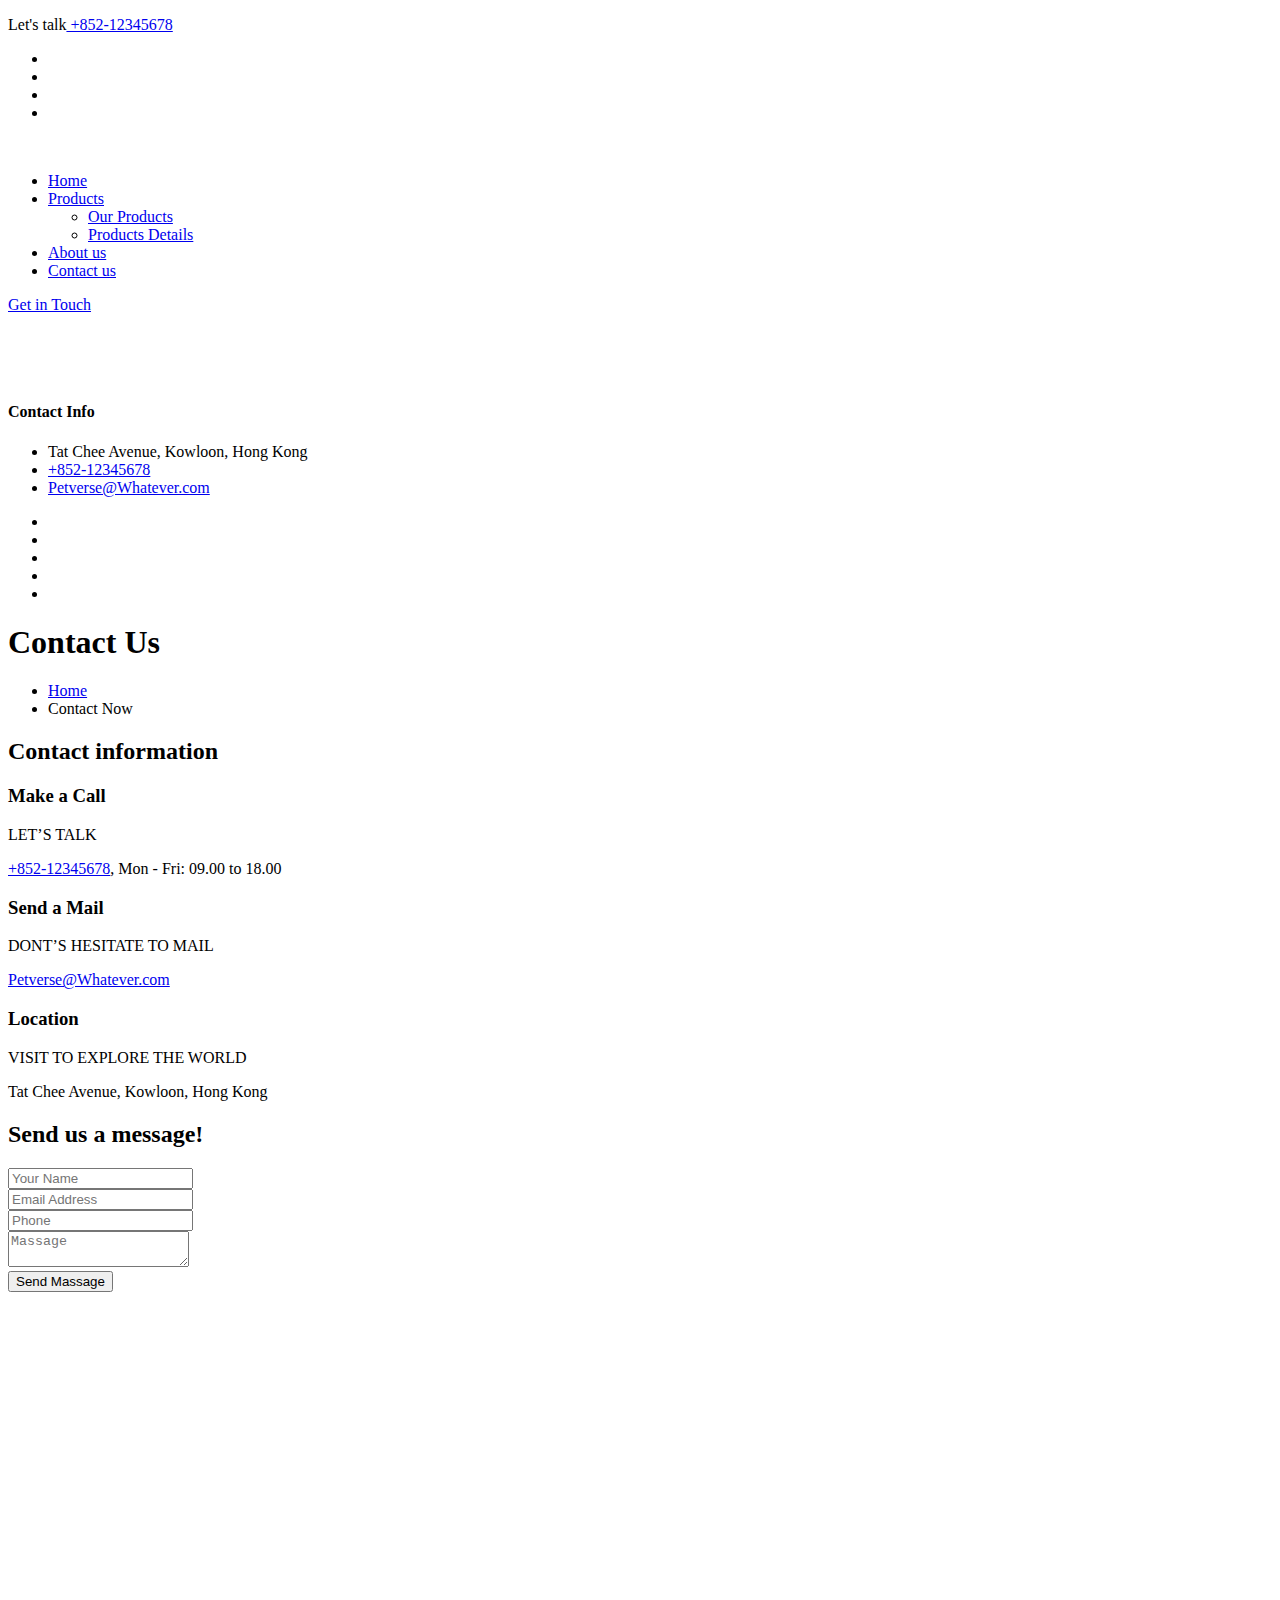
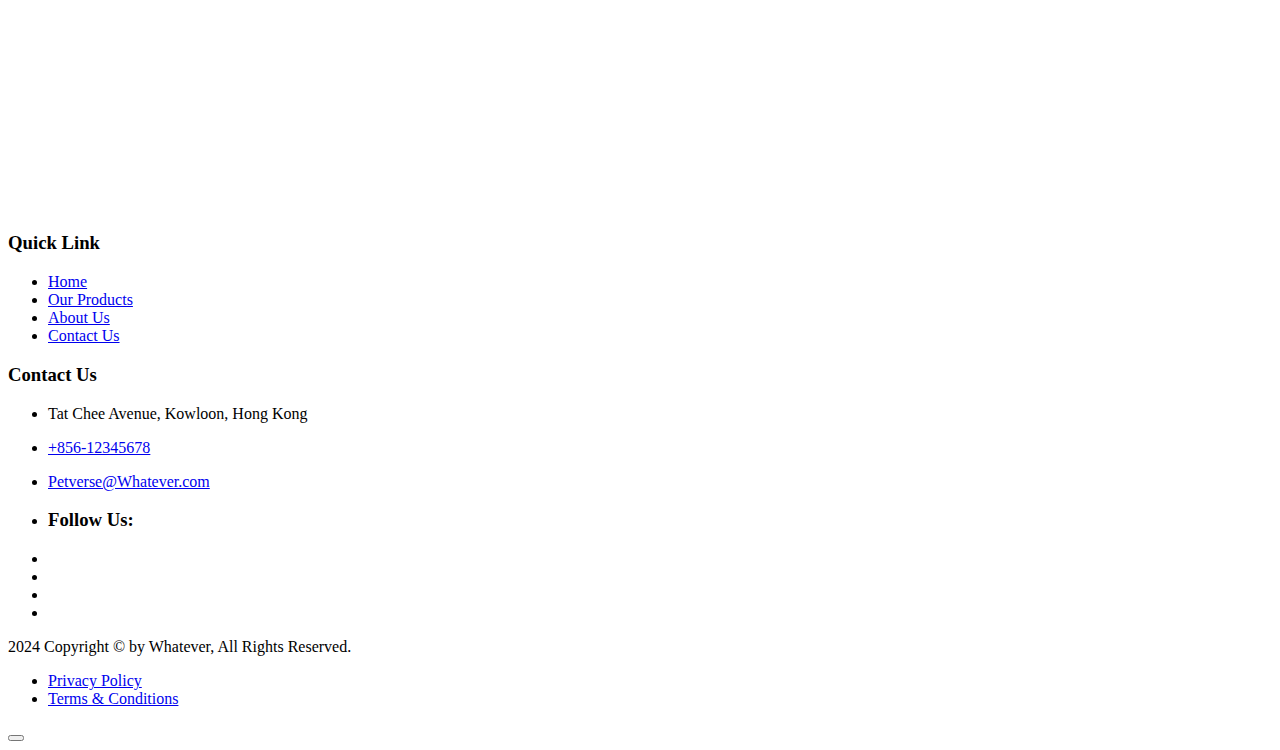
==== contact.html @ efae0150 "Add files via upload" ====
﻿<!DOCTYPE html>
<html lang="en">

<head>
<meta charset="utf-8">
<meta http-equiv="X-UA-Compatible" content="IE=edge">
<meta name="viewport" content="width=device-width, initial-scale=1.0">

<title>Petverse - Contact us</title>

<!-- Stylesheets -->
<link href="assets/css/font-awesome-all.css" rel="stylesheet">
<link href="assets/css/flaticon.css" rel="stylesheet">
<link href="assets/css/owl.css" rel="stylesheet">
<link href="assets/css/bootstrap.css" rel="stylesheet">
<link href="assets/css/jquery.fancybox.min.css" rel="stylesheet">
<link href="assets/css/animate.css" rel="stylesheet">
<link href="assets/css/color.css" rel="stylesheet">
<link href="assets/css/style.css" rel="stylesheet">
<link href="assets/css/responsive.css" rel="stylesheet">

</head>


<!-- page wrapper -->
<body>

    <div class="boxed_wrapper">

        <!-- main header -->
        <header class="main-header header-style-two">
            <!-- header-top-two -->
            <div class="header-top-two">
                <div class="auto-container-fluid">
                    <div class="top-inner clearfix">
                        <div class="bg-layer"></div>
                        <div class="support-box pull-left">
                            <p><i class="fas fa-phone"></i>Let's talk<a href="tel:+852-12345678"> +852-12345678</a></p>
                        </div>
                        <ul class="social-links pull-right clearfix">
                            <li><a href="#"><i class="fab fa-facebook-f"></i></a></li>
                            <li><a href="#"><i class="fab fa-pinterest-p"></i></a></li>
                            <li><a href="#"><i class="fab fa-twitter"></i></a></li>
                            <li><a href="#"><i class="fab fa-dribbble"></i></a></li>
                        </ul>
                    </div>
                </div>
            </div>
            <!-- header-lower -->
            <div class="header-lower">
                <div class="auto-container-fluid">
                    <div class="outer-box clearfix bg-white">
                        <div class="logo-box pull-left">
                            <figure class="logo"><a href="index.html"><img src="assets/images/logo-2.png" alt=""></a></figure>
                        </div>
                        <div class="menu-area pull-right clearfix">
                            <!--Mobile Navigation Toggler-->
                            <div class="mobile-nav-toggler">
                                <i class="icon-bar"></i>
                                <i class="icon-bar"></i>
                                <i class="icon-bar"></i>
                            </div>
                            <nav class="main-menu navbar-expand-md navbar-light">
                                    <div class="collapse navbar-collapse show clearfix" id="navbarSupportedContent">
                                       <ul class="navigation clearfix">
                                        <li><a href="index.html">Home</a>
                                        </li> 
                                        <li class="dropdown"><a href="service.html">Products</a>
                                            <ul>
                                                <li><a href="service.html">Our Products</a></li>
                                                <li><a href="service-details.html">Products Details</a></li>
                                            </ul>
                                        </li>
                                        <li><a href="about.html">About us</a>
                                        </li>
                                        <li class="current"><a href="contact.html">Contact us</a>
                                        </li>
                                    </ul>
                                    </div>
                                </nav>
                            <div class="btn-box">
                                <a href="contact.html" class="theme-btn btn-five">Get in Touch</a>
                            </div>
                        </div>
                    </div>
                </div>
            </div>

            <!--sticky Header-->
            <div class="sticky-header">
                <div class="auto-container">
                    <div class="outer-box clearfix">
                        <figure class="sticky-logo pull-left">
                            <a href="index-2.html"><img src="assets/images/logo-2.png" alt=""></a>
                        </figure>
                        <div class="menu-area pull-right clearfix">
                            <nav class="main-menu clearfix">
                                <!--Keep This Empty / Menu will come through Javascript-->
                            </nav>
                        </div>
                    </div>
                </div>
            </div>
        </header>
        <!-- main-header end -->

        <!-- Mobile Menu  -->
        <div class="mobile-menu">
            <div class="menu-backdrop"></div>
            <div class="close-btn"><i class="fas fa-times"></i></div>
            
            <nav class="menu-box">
                <div class="nav-logo"><a href="index-2.html"><img src="assets/images/logo-4.png" alt="" title=""></a></div>
                <div class="menu-outer"><!--Here Menu Will Come Automatically Via Javascript / Same Menu as in Header--></div>
                <div class="contact-info">
                    <h4>Contact Info</h4>
                    <ul>
                        <li>Tat Chee Avenue, Kowloon, Hong Kong</li>
                        <li><a href="tel:+852-12345678">+852-12345678</a></li>
                        <li><a href="mailto:Petverse@Whatever.com">Petverse@Whatever.com</a></li>
                    </ul>
                </div>
                <div class="social-links">
                    <ul class="clearfix">
                        <li><a href="#"><span class="fab fa-twitter"></span></a></li>
                        <li><a href="#"><span class="fab fa-facebook-square"></span></a></li>
                        <li><a href="#"><span class="fab fa-pinterest-p"></span></a></li>
                        <li><a href="#"><span class="fab fa-instagram"></span></a></li>
                        <li><a href="#"><span class="fab fa-youtube"></span></a></li>
                    </ul>
                </div>
            </nav>
        </div><!-- End Mobile Menu -->

        <!-- Page Title -->
        <section class="page-title centred">
            <div class="pattern-layer" style="background-image: url(assets/images/shape/shape-87.png);"></div>
            <div class="auto-container">
                <div class="content-box">
                    <h1>Contact Us</h1>
                    <ul class="bread-crumb clearfix">
                        <li><a href="index.html">Home</a></li>
                        <li>Contact Now</li>
                    </ul>
                </div>
            </div>
        </section>
        <!-- End Page Title -->

        <!-- contact-style-two -->
        <section class="contact-style-two sec-pad">
            <div class="pattern-layer" style="background-image: url(assets/images/shape/shape-68.png);"></div>
            <div class="auto-container">
                <div class="row clearfix">
                    <div class="col-lg-5 col-md-12 col-sm-12 content-column">
                        <div class="content_block_21">
                            <div class="content-box sec-title">
                                <h2>Contact information</h2>
                                <div class="divider mb-30" style="background-image: url(assets/images/icons/divider-1.png);"></div>
                                <div class="single-item contact-block_border">
                                    <div class="icon-box"><i class="fas fa-headphones"></i></div>
                                    <h3>Make a Call</h3>
                                    <span>LET’S TALK</span>
                                    <p><a href="tel:+852-12345678">+852-12345678</a>, Mon - Fri: 09.00 to 18.00</p>
                                </div>
                                <div class="single-item contact-block_border">
                                    <div class="icon-box"><i class="far fa-envelope"></i></div>
                                    <h3>Send a Mail</h3>
                                    <span>DONT’S HESITATE TO MAIL</span>
                                    <p><a href="mailto:Petverse@Whatever.com">Petverse@Whatever.com</a></p>
                                </div>
                                <div class="single-item contact-block_border">
                                    <div class="icon-box"><i class="far fa-paper-plane"></i></div>
                                    <h3>Location</h3>
                                    <span>VISIT TO EXPLORE THE WORLD</span>
                                    <p>Tat Chee Avenue, Kowloon, Hong Kong </p>
                                </div>
                            </div>
                        </div>
                    </div>
                    <div class="col-lg-7 col-md-12 col-sm-12 inner-column">
                        <div class="form-inner sec-title">
                            <h2>Send us a message!</h2>
                            <div class="divider mb-30" style="background-image: url(assets/images/icons/divider-1.png);"></div>
                            <form method="post" action="sendemail.php" method="post" id="contact-form" class="default-form"> 
                                <div class="row clearfix">
                                    <div class="col-lg-12 col-md-12 col-sm-12 form-group">
                                        <i class="far fa-user"></i>
                                        <input type="text" name="fname" id="fname" placeholder="Your Name" required="">
                                    </div>
                                    <div class="col-lg-12 col-md-12 col-sm-12 form-group">
                                        <i class="far fa-envelope"></i>
                                        <input type="email" name="email" id="email" placeholder="Email Address" required="">
                                    </div>
                                    <div class="col-lg-12 col-md-12 col-sm-12 form-group">
                                        <i class="fas fa-phone"></i>
                                        <input type="text" name="phone_number" required="" id="phone_number" placeholder="Phone">
                                    </div>
                                    <div class="col-lg-12 col-md-12 col-sm-12 form-group">
                                        <textarea name="message" id="message" placeholder="Massage"></textarea>
                                    </div>
                                    <div class="col-lg-12 col-md-12 col-sm-12 form-group message-btn">
                                        <button class="theme-btn btn-seven" type="submit" name="submit-form">Send Massage</button>
                                    </div>
                                </div>
                                <br>
<p class="form-messege text-center"></p>
                            </form>
                        </div>
                    </div>
                </div>
            </div>
        </section>
        <!-- contact-style-two end -->


        <!-- contact-info-two -->
        <section class="contact-info-two">
            <div class="auto-container-fluid">
                <div class="row align-items-center clearfix">
                    <div class="col-lg-12 col-md-12 col-sm-12 map-column">
                        <div class="map-inner">
                          <iframe src="https://www.google.com/maps/embed?pb=!1m18!1m12!1m3!1d3690.553741972002!2d114.1728781749349!3d22.332710941720617!2m3!1f0!2f0!3f0!3m2!1i1024!2i768!4f13.1!3m3!1m2!1s0x34040733801f39db%3A0x7d9f84b1b2f9b5f0!2sTat%20Chee%20Ave!5e0!3m2!1sen!2shk!4v1721646821406!5m2!1sen!2shk" width="100%" height="450" style="border:0;" allowfullscreen="" loading="lazy" referrerpolicy="no-referrer-when-downgrade"></iframe>
                        </div>
                    </div>
                </div>
            </div>
        </section>
        <!-- contact-info-two end -->


    <!-- main-footer -->
        <footer class="main-footer footer-style-five">
            <div class="footer-top-two">
                <div class="pattern-layer"></div>
                <div class="auto-container">
                    <div class="row clearfix">
                        <div class="col-lg-4 col-md-6 col-sm-12 footer-column">
                            <div class="footer-widget logo-widget">
                                
                                <figure class="footer-logo footer-logo-center"><a href="index.html"><img src="assets/images/footer-logo-3.png" alt=""></a></figure>
                            </div>
                        </div>
                        <div class="col-lg-4 col-md-6 col-sm-12 footer-column">
                            <div class="footer-widget links-widget ml-40">
                                <div class="widget-title">
                                    <h3>Quick Link</h3>
                                </div>
                                <div class="widget-content">
                                    <ul class="links-list clearfix">
                                        <li><a href="index.html">Home</a></li>
                                        <li><a href="service.html">Our Products</a></li>
                                        <li><a href="about.html">About Us</a></li>
                                        <li><a href="contact.html">Contact Us</a></li>
                                    </ul>
                                </div>
                            </div>
                        </div>
                        <div class="col-lg-4 col-md-6 col-sm-12 footer-column">
                            <div class="footer-widget contact-widget ml-40">
                                <div class="widget-title">
                                    <h3>Contact Us</h3>
                                </div>
                                <div class="widget-content">
                                    <ul class="info-list clearfix">
                                        <li>
                                            <i class="far fa-paper-plane"></i>
                                            <p>Tat Chee Avenue, Kowloon, Hong Kong</p>
                                        </li>
                                        <li>
                                            <i class="fas fa-headphones"></i>
                                            <p><a href="tel:+856-12345678">+856-12345678</a></p>
                                        </li>
                                        <li>
                                            <i class="far fa-envelope"></i>
                                            <p><a href="mailto:Petverse@Whatever.com">Petverse@Whatever.com</a></p>
                                        </li>
                                    </ul>
                                    <ul class="social-links clearfix">
                                        <li><h3>Follow Us:</h3></li>
                                        <li><a href="#"><i class="fab fa-facebook-f"></i></a></li>
                                        <li><a href="#"><i class="fab fa-pinterest-p"></i></a></li>
                                        <li><a href="#"><i class="fab fa-twitter"></i></a></li>
                                        <li><a href="#"><i class="fab fa-dribbble"></i></a></li>
                                    </ul>
                                </div>
                            </div>
                        </div>
                    </div>
                </div>
            </div>
            <div class="footer-bottom">
                <div class="auto-container">
                    <div class="bottom-inner clearfix">
                        <div class="copyright pull-left">
                            <p>2024 Copyright &copy; by Whatever, All Rights Reserved.</p>
                        </div>
                        <div class="right-column pull-right clearfix">
                            <ul class="footer-nav clearfix">
                                <li><a href="about.html">Privacy Policy</a></li>
                                <li><a href="about.html">Terms & Conditions</a></li>
                            </ul>
                        </div>
                    </div>
                </div>
            </div>
        </footer>
        <!-- main-footer end -->
        
                <!-- scroll to top -->
        <button class="scroll-top style-two scroll-to-target" data-target="html">
            <i class="fas fa-angle-up"></i>
        </button>

        
    </div>


    <!-- jequery plugins -->
    <script src="assets/js/jquery.js"></script>
    <script src="assets/js/popper.min.js"></script>
    <script src="assets/js/bootstrap.min.js"></script>
    <script src="assets/js/owl.js"></script>
    <script src="assets/js/wow.js"></script>
    <script src="assets/js/validation.js"></script>
    <script src="assets/js/contact-form-script.js"></script>
    <script src="assets/js/jquery.fancybox.js"></script>
    <script src="assets/js/appear.js"></script>
    <script src="assets/js/scrollbar.js"></script>
    <script src="assets/js/tilt.jquery.js"></script>
    <script src="assets/js/isotope.js"></script>
    <script src="assets/js/bxslider.js"></script>

    <!-- main-js -->
    <script src="assets/js/script.js"></script>

</body><!-- End of .page_wrapper -->

</html>
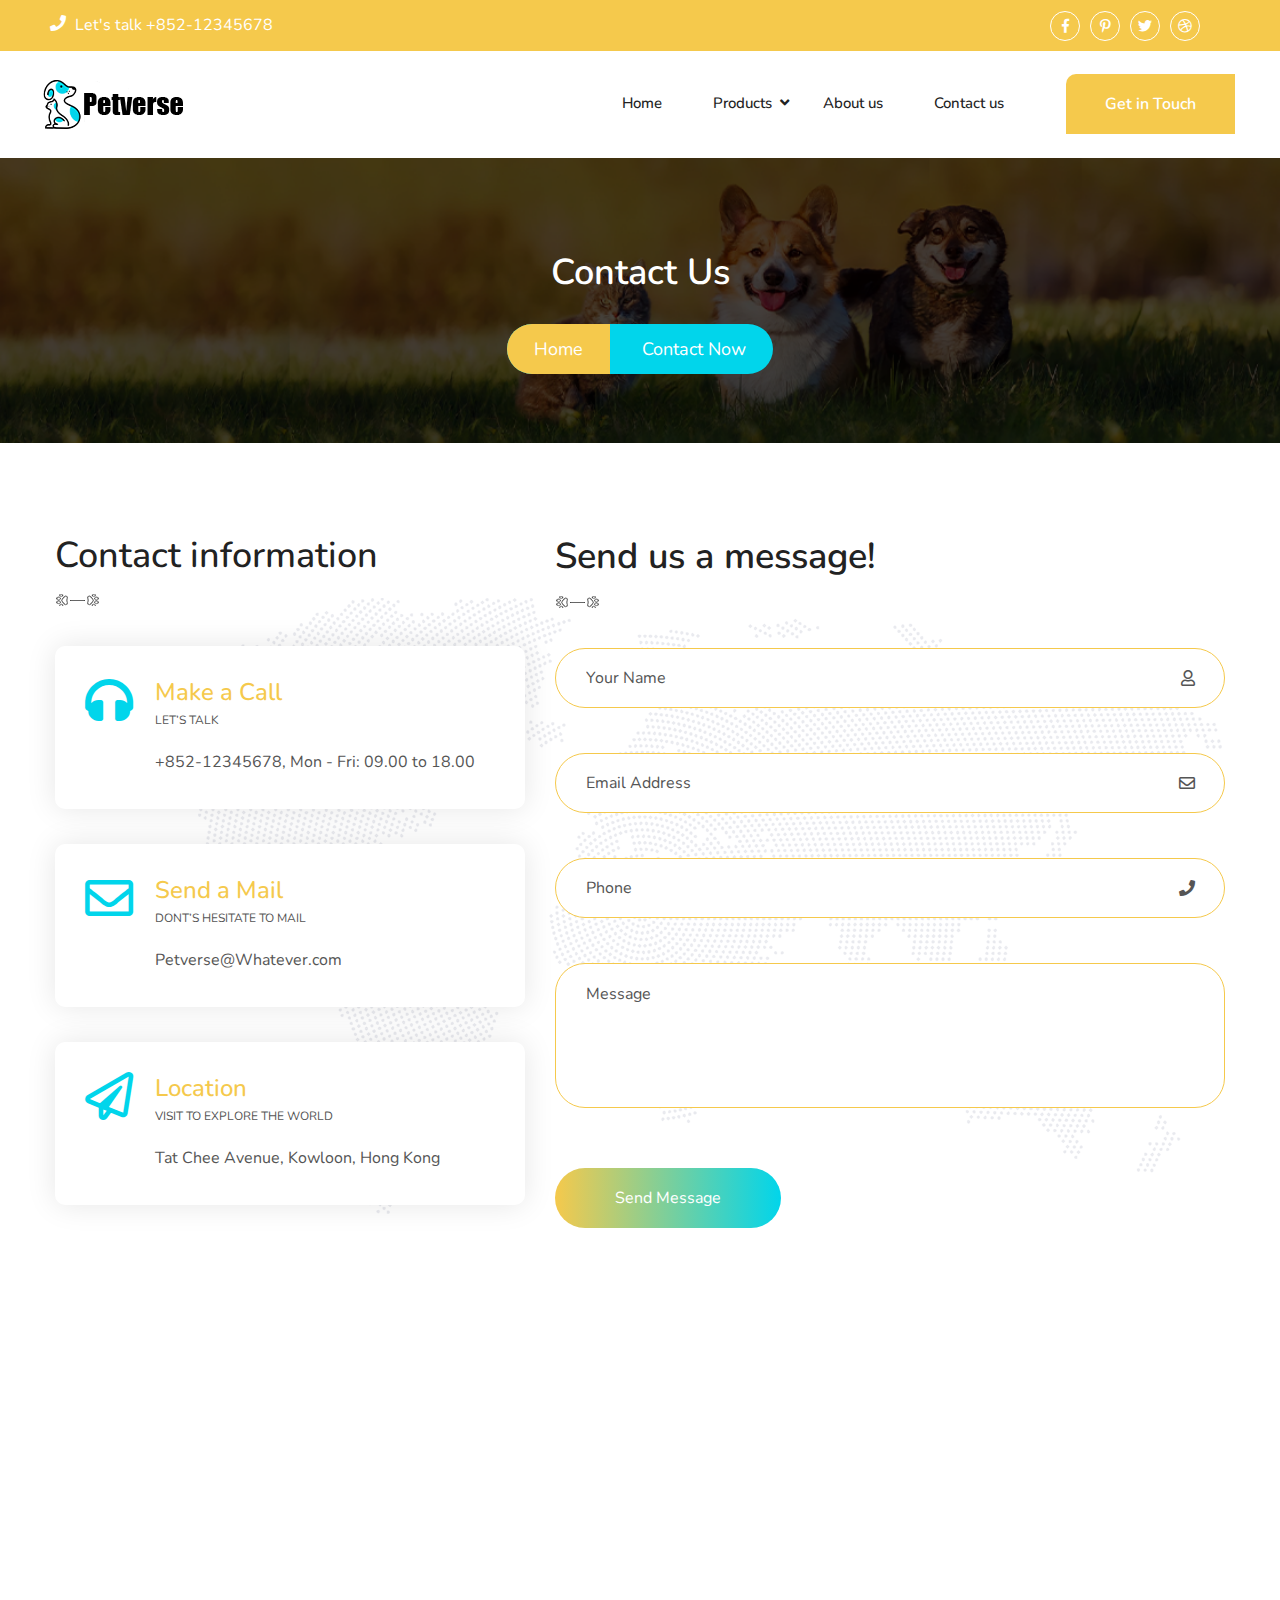
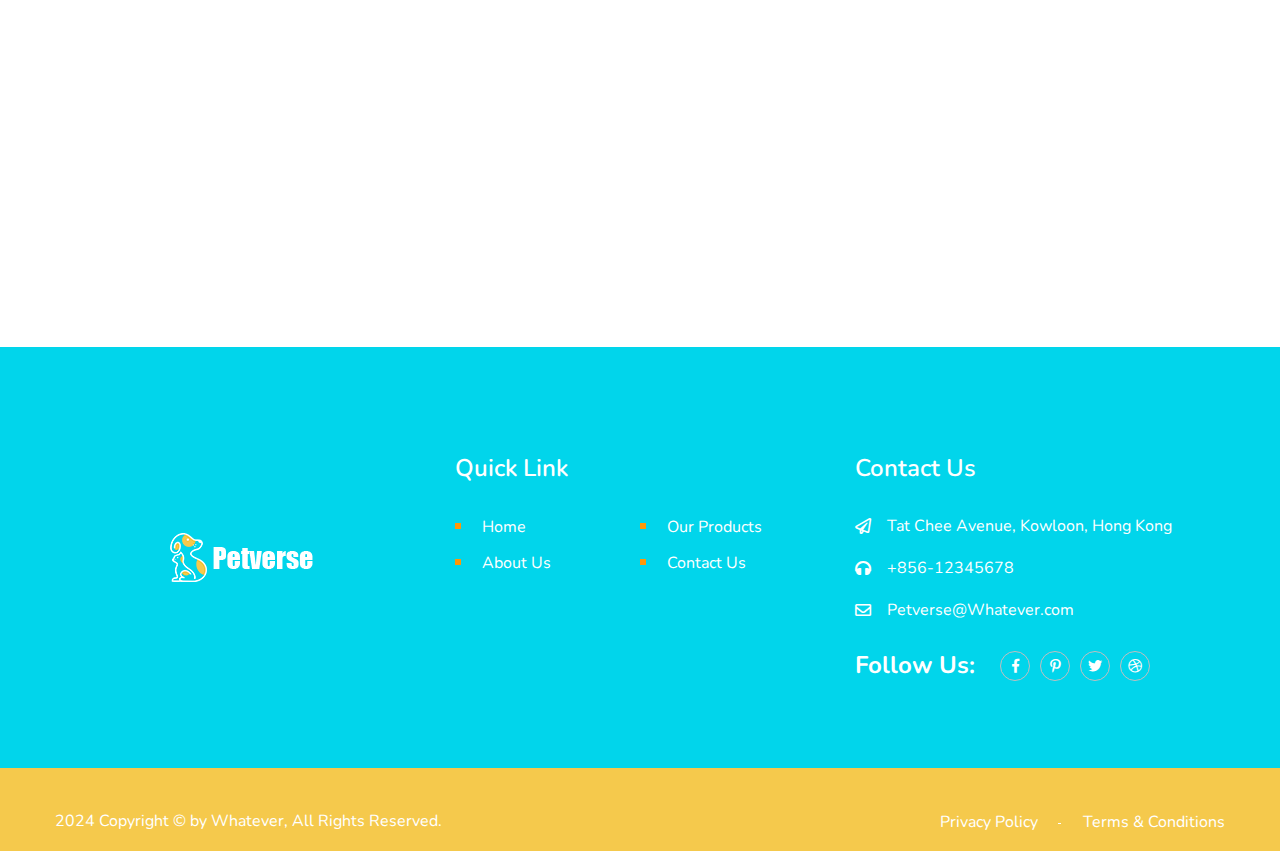
==== commit 8bbf504d: "contact.html" ====
--- a/contact.html
+++ b/contact.html
@@ -186,21 +186,21 @@
                                 <div class="row clearfix">
                                     <div class="col-lg-12 col-md-12 col-sm-12 form-group">
                                         <i class="far fa-user"></i>
-                                        <input type="text" name="fname" id="fname" placeholder="Your Name" required="">
+                                        <input type="text" name="fname" id="fname" placeholder="Your Name" required>
                                     </div>
                                     <div class="col-lg-12 col-md-12 col-sm-12 form-group">
                                         <i class="far fa-envelope"></i>
-                                        <input type="email" name="email" id="email" placeholder="Email Address" required="">
+                                        <input type="email" name="email" id="email" placeholder="Email Address" required>
+                                    </div>
+                                     <div class="col-lg-12 col-md-12 col-sm-12 form-group">
+                                        <i class="fas fa-phone"></i>
+                                        <input type="text" name="phone_number" required id="phone_number" placeholder="Phone" required pattern="\d{14}">
                                     </div>
                                     <div class="col-lg-12 col-md-12 col-sm-12 form-group">
-                                        <i class="fas fa-phone"></i>
-                                        <input type="text" name="phone_number" required="" id="phone_number" placeholder="Phone">
-                                    </div>
-                                    <div class="col-lg-12 col-md-12 col-sm-12 form-group">
-                                        <textarea name="message" id="message" placeholder="Massage"></textarea>
+                                        <textarea name="message" id="message" placeholder="Message" maxlength="800"></textarea>
                                     </div>
                                     <div class="col-lg-12 col-md-12 col-sm-12 form-group message-btn">
-                                        <button class="theme-btn btn-seven" type="submit" name="submit-form">Send Massage</button>
+                                        <button class="theme-btn btn-seven" type="submit" name="submit-form">Send Message</button>
                                     </div>
                                 </div>
                                 <br>
--- a/assets/css/flaticon.css
+++ b/assets/css/flaticon.css
@@ -0,0 +1,110 @@
+@font-face {
+    font-family: "flaticon";
+    src: url("../fonts/flaticona05f.ttf?763b9a819514f020847bd1e8b2775ef8") format("truetype"),
+url("../fonts/flaticona05f.woff?763b9a819514f020847bd1e8b2775ef8") format("woff"),
+url("../fonts/flaticona05f.woff2?763b9a819514f020847bd1e8b2775ef8") format("woff2"),
+url("../fonts/flaticona05f.eot?763b9a819514f020847bd1e8b2775ef8#iefix") format("embedded-opentype"),
+url("../fonts/flaticona05f.svg?763b9a819514f020847bd1e8b2775ef8#flaticon") format("svg");
+}
+
+i[class^="flaticon-"]:before, i[class*=" flaticon-"]:before {
+    font-family: flaticon !important;
+    font-style: normal;
+    font-weight: normal !important;
+    font-variant: normal;
+    text-transform: none;
+    line-height: 1;
+    -webkit-font-smoothing: antialiased;
+    -moz-osx-font-smoothing: grayscale;
+}
+
+.flaticon-age-group:before {
+    content: "\f101";
+}
+.flaticon-artificial-intelligence-1:before {
+    content: "\f102";
+}
+.flaticon-artificial-intelligence:before {
+    content: "\f103";
+}
+.flaticon-cctv-camera:before {
+    content: "\f104";
+}
+.flaticon-circuit:before {
+    content: "\f105";
+}
+.flaticon-cloud-network:before {
+    content: "\f106";
+}
+.flaticon-computer-science:before {
+    content: "\f107";
+}
+.flaticon-computer:before {
+    content: "\f108";
+}
+.flaticon-cracked-skin:before {
+    content: "\f109";
+}
+.flaticon-customer-service:before {
+    content: "\f10a";
+}
+.flaticon-data-science:before {
+    content: "\f10b";
+}
+.flaticon-font:before {
+    content: "\f10c";
+}
+.flaticon-gamepad:before {
+    content: "\f10d";
+}
+.flaticon-gender-equality:before {
+    content: "\f10e";
+}
+.flaticon-map:before {
+    content: "\f10f";
+}
+.flaticon-medicines:before {
+    content: "\f110";
+}
+.flaticon-message:before {
+    content: "\f111";
+}
+.flaticon-microphone:before {
+    content: "\f112";
+}
+.flaticon-nanotech:before {
+    content: "\f113";
+}
+.flaticon-phone:before {
+    content: "\f114";
+}
+.flaticon-product:before {
+    content: "\f115";
+}
+.flaticon-productivity:before {
+    content: "\f116";
+}
+.flaticon-quotes:before {
+    content: "\f117";
+}
+.flaticon-sales:before {
+    content: "\f118";
+}
+.flaticon-science:before {
+    content: "\f119";
+}
+.flaticon-scientist:before {
+    content: "\f11a";
+}
+.flaticon-smiling-girl:before {
+    content: "\f11b";
+}
+.flaticon-speech:before {
+    content: "\f11c";
+}
+.flaticon-travel:before {
+    content: "\f11d";
+}
+.flaticon-virtual-reality:before {
+    content: "\f11e";
+}
